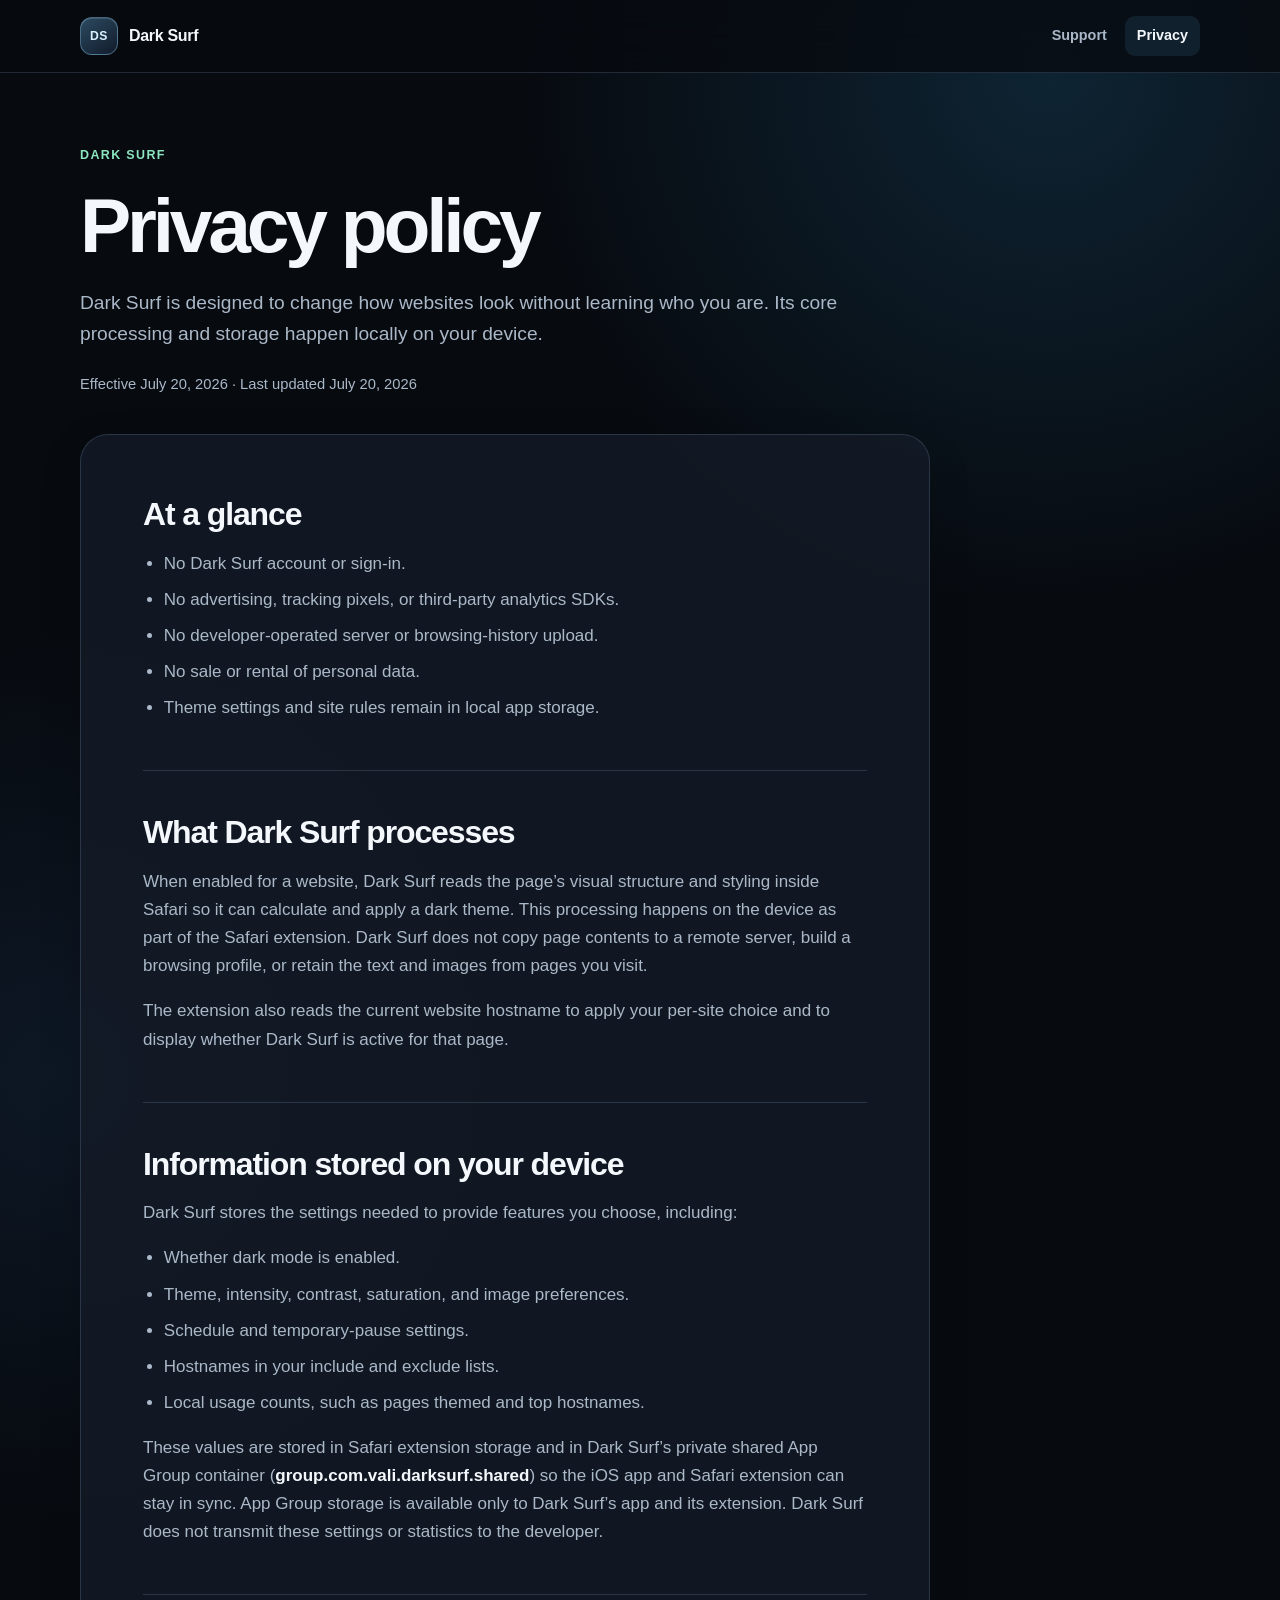
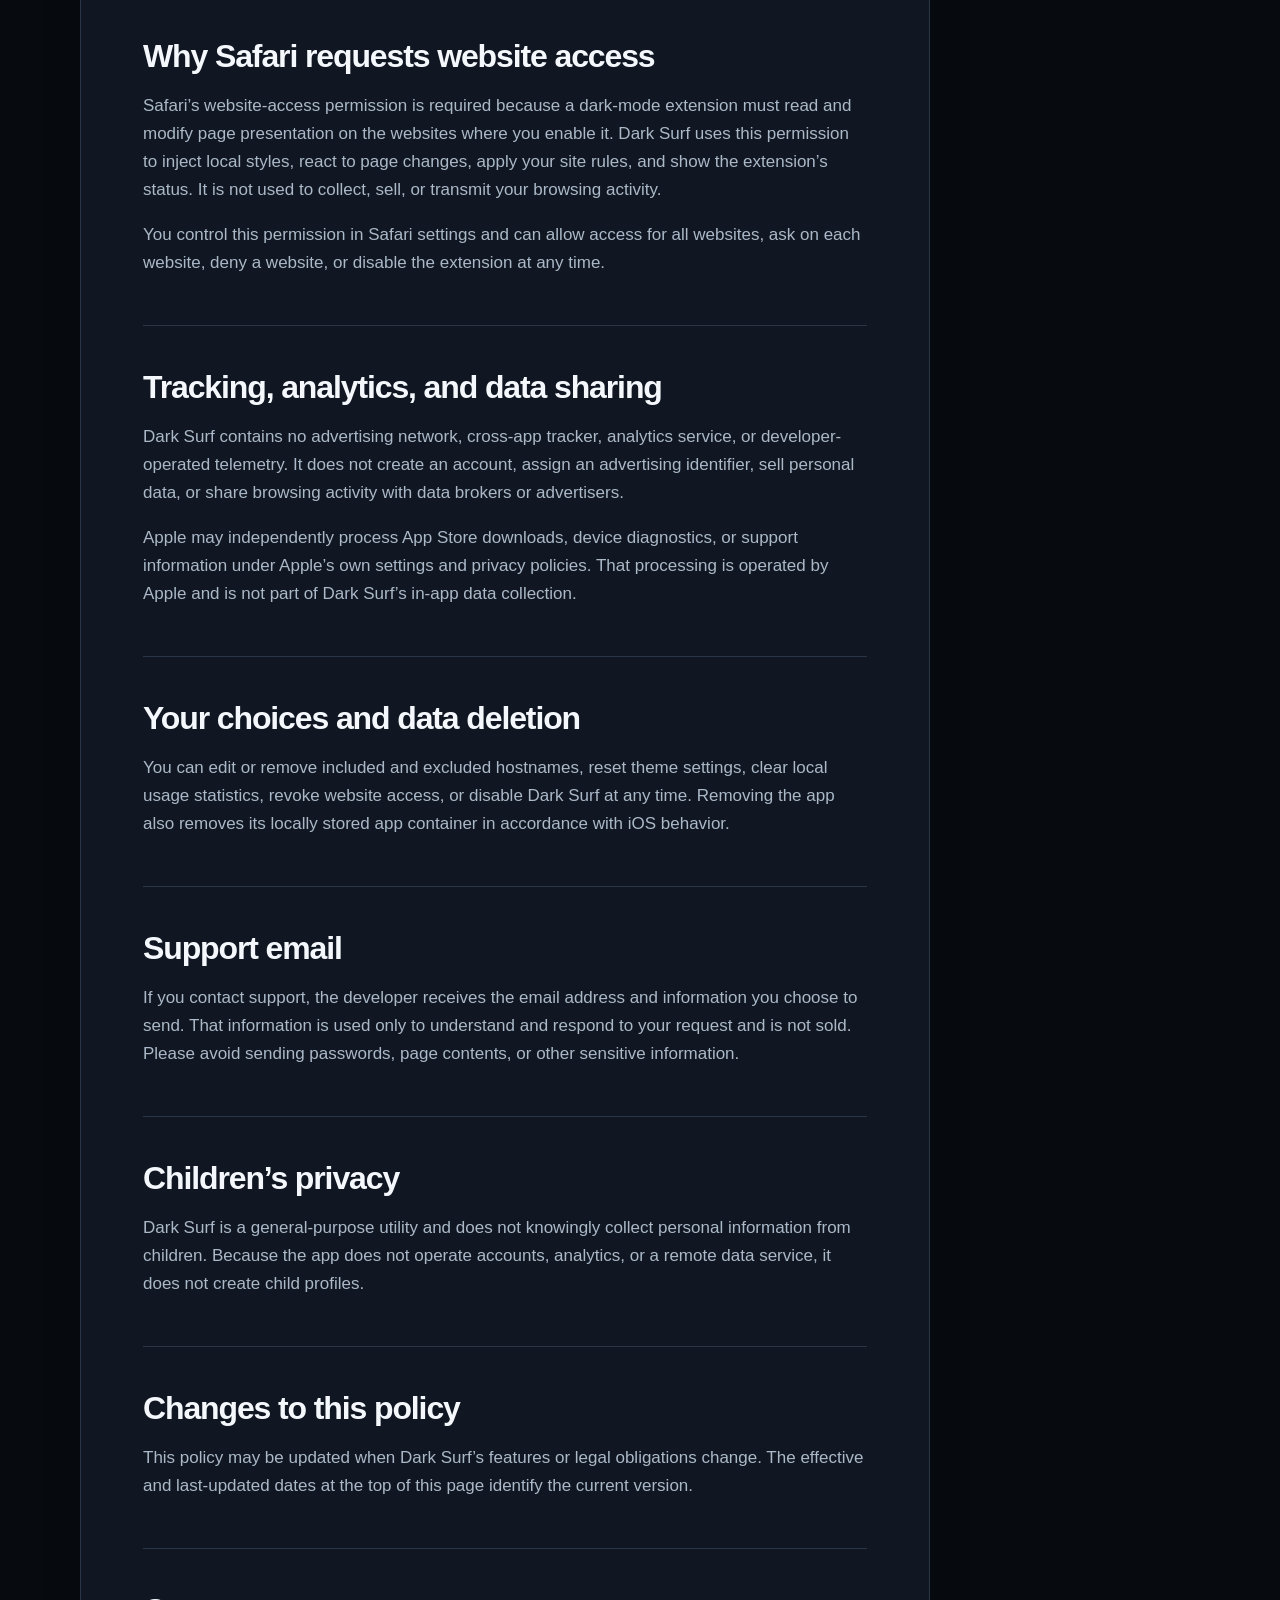
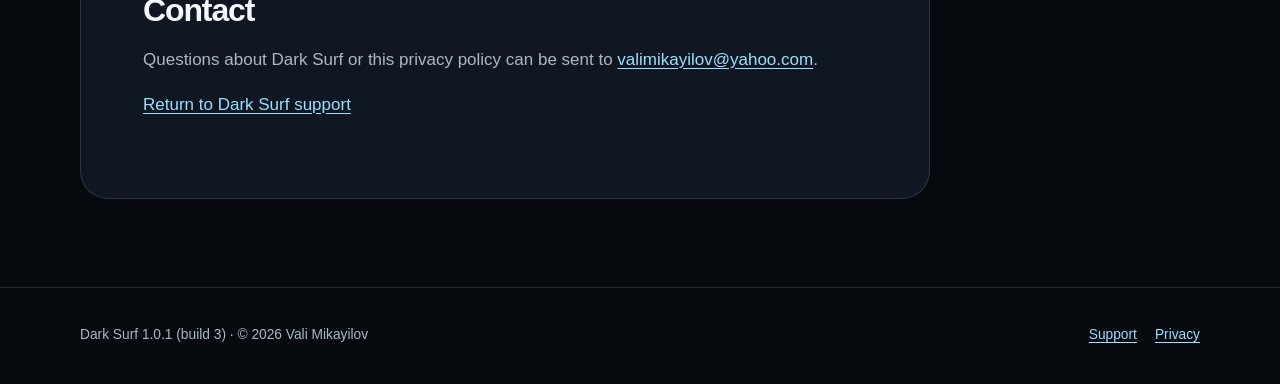
==== privacy/index.html @ 5539077b "Publish Dark Surf support and privacy policy" ====
<!doctype html>
<html lang="en">
  <head>
    <meta charset="utf-8">
    <meta name="viewport" content="width=device-width, initial-scale=1">
    <meta
      name="description"
      content="Privacy policy for Dark Surf, a Safari dark-mode extension for iPhone and iPad."
    >
    <meta name="theme-color" content="#070a0f">
    <title>Privacy Policy — Dark Surf</title>
    <link rel="stylesheet" href="../styles.css">
  </head>
  <body>
    <a class="skip-link" href="#main-content">Skip to content</a>

    <header class="site-header">
      <nav class="nav" aria-label="Primary navigation">
        <a class="brand" href="../" aria-label="Dark Surf support home">
          <span class="brand-mark" aria-hidden="true">DS</span>
          <span>Dark Surf</span>
        </a>
        <div class="nav-links">
          <a href="../">Support</a>
          <a href="./" aria-current="page">Privacy</a>
        </div>
      </nav>
    </header>

    <main id="main-content" class="page-shell">
      <header class="privacy-header">
        <p class="eyebrow">Dark Surf</p>
        <h1>Privacy policy</h1>
        <p class="lede">
          Dark Surf is designed to change how websites look without learning who
          you are. Its core processing and storage happen locally on your device.
        </p>
        <p class="policy-meta">
          Effective July 20, 2026 · Last updated July 20, 2026
        </p>
      </header>

      <article class="privacy-copy">
        <section aria-labelledby="summary-title">
          <h2 id="summary-title">At a glance</h2>
          <ul>
            <li>No Dark Surf account or sign-in.</li>
            <li>No advertising, tracking pixels, or third-party analytics SDKs.</li>
            <li>No developer-operated server or browsing-history upload.</li>
            <li>No sale or rental of personal data.</li>
            <li>Theme settings and site rules remain in local app storage.</li>
          </ul>
        </section>

        <section aria-labelledby="processing-title">
          <h2 id="processing-title">What Dark Surf processes</h2>
          <p>
            When enabled for a website, Dark Surf reads the page’s visual
            structure and styling inside Safari so it can calculate and apply a
            dark theme. This processing happens on the device as part of the
            Safari extension. Dark Surf does not copy page contents to a remote
            server, build a browsing profile, or retain the text and images from
            pages you visit.
          </p>
          <p>
            The extension also reads the current website hostname to apply your
            per-site choice and to display whether Dark Surf is active for that
            page.
          </p>
        </section>

        <section aria-labelledby="storage-title">
          <h2 id="storage-title">Information stored on your device</h2>
          <p>
            Dark Surf stores the settings needed to provide features you choose,
            including:
          </p>
          <ul>
            <li>Whether dark mode is enabled.</li>
            <li>Theme, intensity, contrast, saturation, and image preferences.</li>
            <li>Schedule and temporary-pause settings.</li>
            <li>Hostnames in your include and exclude lists.</li>
            <li>Local usage counts, such as pages themed and top hostnames.</li>
          </ul>
          <p>
            These values are stored in Safari extension storage and in Dark
            Surf’s private shared App Group container
            (<strong>group.com.vali.darksurf.shared</strong>) so the iOS app and
            Safari extension can stay in sync. App Group storage is available
            only to Dark Surf’s app and its extension. Dark Surf does not transmit
            these settings or statistics to the developer.
          </p>
        </section>

        <section aria-labelledby="access-title">
          <h2 id="access-title">Why Safari requests website access</h2>
          <p>
            Safari’s website-access permission is required because a dark-mode
            extension must read and modify page presentation on the websites
            where you enable it. Dark Surf uses this permission to inject local
            styles, react to page changes, apply your site rules, and show the
            extension’s status. It is not used to collect, sell, or transmit your
            browsing activity.
          </p>
          <p>
            You control this permission in Safari settings and can allow access
            for all websites, ask on each website, deny a website, or disable the
            extension at any time.
          </p>
        </section>

        <section aria-labelledby="collection-title">
          <h2 id="collection-title">Tracking, analytics, and data sharing</h2>
          <p>
            Dark Surf contains no advertising network, cross-app tracker,
            analytics service, or developer-operated telemetry. It does not
            create an account, assign an advertising identifier, sell personal
            data, or share browsing activity with data brokers or advertisers.
          </p>
          <p>
            Apple may independently process App Store downloads, device
            diagnostics, or support information under Apple’s own settings and
            privacy policies. That processing is operated by Apple and is not
            part of Dark Surf’s in-app data collection.
          </p>
        </section>

        <section aria-labelledby="control-title">
          <h2 id="control-title">Your choices and data deletion</h2>
          <p>
            You can edit or remove included and excluded hostnames, reset theme
            settings, clear local usage statistics, revoke website access, or
            disable Dark Surf at any time. Removing the app also removes its
            locally stored app container in accordance with iOS behavior.
          </p>
        </section>

        <section aria-labelledby="email-title">
          <h2 id="email-title">Support email</h2>
          <p>
            If you contact support, the developer receives the email address and
            information you choose to send. That information is used only to
            understand and respond to your request and is not sold. Please avoid
            sending passwords, page contents, or other sensitive information.
          </p>
        </section>

        <section aria-labelledby="children-title">
          <h2 id="children-title">Children’s privacy</h2>
          <p>
            Dark Surf is a general-purpose utility and does not knowingly collect
            personal information from children. Because the app does not operate
            accounts, analytics, or a remote data service, it does not create
            child profiles.
          </p>
        </section>

        <section aria-labelledby="changes-title">
          <h2 id="changes-title">Changes to this policy</h2>
          <p>
            This policy may be updated when Dark Surf’s features or legal
            obligations change. The effective and last-updated dates at the top
            of this page identify the current version.
          </p>
        </section>

        <section aria-labelledby="contact-title">
          <h2 id="contact-title">Contact</h2>
          <p>
            Questions about Dark Surf or this privacy policy can be sent to
            <a href="mailto:valimikayilov@yahoo.com">valimikayilov@yahoo.com</a>.
          </p>
          <p><a href="../">Return to Dark Surf support</a></p>
        </section>
      </article>
    </main>

    <footer class="site-footer">
      <div class="footer-content">
        <span>Dark Surf 1.0.1 (build 3) · © 2026 Vali Mikayilov</span>
        <div class="footer-links">
          <a href="../">Support</a>
          <a href="./">Privacy</a>
        </div>
      </div>
    </footer>
  </body>
</html>
---- styles.css ----
:root {
  color-scheme: dark;
  --background: #070a0f;
  --background-elevated: #0d121b;
  --surface: rgba(20, 28, 40, 0.82);
  --surface-strong: #151e2b;
  --border: rgba(153, 190, 224, 0.18);
  --text: #f4f8fc;
  --text-muted: #aab8c8;
  --accent: #65c7ff;
  --accent-strong: #9bdeff;
  --success: #8ce6c0;
  --shadow: 0 24px 80px rgba(0, 0, 0, 0.34);
  --radius-large: 28px;
  --radius-medium: 18px;
  --page-width: 1120px;
}

* {
  box-sizing: border-box;
}

html {
  scroll-behavior: smooth;
}

body {
  min-height: 100vh;
  margin: 0;
  background:
    radial-gradient(circle at 82% 2%, rgba(42, 139, 194, 0.2), transparent 34rem),
    radial-gradient(circle at 4% 30%, rgba(45, 94, 151, 0.16), transparent 28rem),
    var(--background);
  color: var(--text);
  font-family: Inter, ui-sans-serif, -apple-system, BlinkMacSystemFont, "Segoe UI", sans-serif;
  font-size: 17px;
  line-height: 1.65;
  text-rendering: optimizeLegibility;
}

a {
  color: var(--accent-strong);
  text-underline-offset: 0.2em;
}

a:hover {
  color: #d2f1ff;
}

a:focus-visible,
button:focus-visible,
summary:focus-visible {
  outline: 3px solid var(--accent);
  outline-offset: 4px;
  border-radius: 6px;
}

.skip-link {
  position: fixed;
  z-index: 100;
  top: 12px;
  left: 12px;
  padding: 10px 14px;
  border-radius: 10px;
  background: var(--text);
  color: var(--background);
  font-weight: 750;
  transform: translateY(-160%);
}

.skip-link:focus {
  transform: translateY(0);
}

.site-header {
  position: sticky;
  z-index: 20;
  top: 0;
  border-bottom: 1px solid var(--border);
  background: rgba(7, 10, 15, 0.76);
  backdrop-filter: blur(18px);
  -webkit-backdrop-filter: blur(18px);
}

.nav,
.page-shell {
  width: min(calc(100% - 40px), var(--page-width));
  margin-inline: auto;
}

.nav {
  display: flex;
  min-height: 72px;
  align-items: center;
  justify-content: space-between;
  gap: 24px;
}

.brand {
  display: inline-flex;
  align-items: center;
  gap: 11px;
  color: var(--text);
  font-size: 1rem;
  font-weight: 800;
  letter-spacing: -0.02em;
  text-decoration: none;
}

.brand-mark {
  display: grid;
  width: 38px;
  height: 38px;
  place-items: center;
  border: 1px solid rgba(154, 220, 255, 0.36);
  border-radius: 12px;
  background:
    linear-gradient(145deg, rgba(111, 206, 255, 0.25), rgba(17, 27, 43, 0.92)),
    var(--surface-strong);
  box-shadow: inset 0 1px 0 rgba(255, 255, 255, 0.12);
  color: #d8f3ff;
  font-size: 0.76rem;
  letter-spacing: 0.04em;
}

.nav-links {
  display: flex;
  align-items: center;
  gap: 6px;
}

.nav-links a {
  padding: 8px 12px;
  border-radius: 10px;
  color: var(--text-muted);
  font-size: 0.9rem;
  font-weight: 680;
  text-decoration: none;
}

.nav-links a:hover,
.nav-links a[aria-current="page"] {
  background: rgba(101, 199, 255, 0.1);
  color: var(--text);
}

.page-shell {
  padding-block: 72px 88px;
}

.hero {
  display: grid;
  min-height: 470px;
  align-items: center;
  padding: clamp(36px, 7vw, 78px);
  overflow: hidden;
  border: 1px solid var(--border);
  border-radius: var(--radius-large);
  background:
    linear-gradient(122deg, rgba(18, 29, 43, 0.98), rgba(12, 18, 28, 0.84)),
    var(--background-elevated);
  box-shadow: var(--shadow);
  position: relative;
}

.hero::after {
  position: absolute;
  top: -150px;
  right: -130px;
  width: 410px;
  height: 410px;
  border: 1px solid rgba(140, 222, 255, 0.12);
  border-radius: 50%;
  background: radial-gradient(circle, rgba(92, 198, 255, 0.16), transparent 66%);
  content: "";
}

.hero-content {
  position: relative;
  z-index: 1;
  max-width: 720px;
}

.eyebrow {
  margin: 0 0 16px;
  color: var(--success);
  font-size: 0.78rem;
  font-weight: 800;
  letter-spacing: 0.11em;
  text-transform: uppercase;
}

h1,
h2,
h3 {
  margin-top: 0;
  line-height: 1.12;
  text-wrap: balance;
}

h1 {
  max-width: 830px;
  margin-bottom: 20px;
  font-size: clamp(2.75rem, 7vw, 5.25rem);
  letter-spacing: -0.055em;
}

h2 {
  margin-bottom: 14px;
  font-size: clamp(1.75rem, 3.6vw, 2.55rem);
  letter-spacing: -0.035em;
}

h3 {
  margin-bottom: 10px;
  font-size: 1.08rem;
}

.hero-copy,
.section-intro,
.lede {
  color: var(--text-muted);
  font-size: clamp(1.04rem, 2vw, 1.2rem);
}

.hero-copy {
  max-width: 650px;
  margin: 0;
}

.actions {
  display: flex;
  flex-wrap: wrap;
  gap: 12px;
  margin-top: 30px;
}

.button {
  display: inline-flex;
  min-height: 48px;
  align-items: center;
  justify-content: center;
  padding: 11px 17px;
  border: 1px solid var(--border);
  border-radius: 13px;
  background: rgba(255, 255, 255, 0.035);
  color: var(--text);
  font-weight: 760;
  text-decoration: none;
}

.button.primary {
  border-color: transparent;
  background: var(--accent);
  color: #03121d;
}

.button:hover {
  border-color: rgba(154, 220, 255, 0.5);
  background: rgba(101, 199, 255, 0.1);
  color: var(--text);
}

.button.primary:hover {
  background: #9bdeff;
  color: #03121d;
}

.content-section {
  padding-top: 84px;
}

.section-heading {
  max-width: 720px;
  margin-bottom: 28px;
}

.section-intro {
  margin: 0;
}

.card-grid {
  display: grid;
  grid-template-columns: repeat(3, minmax(0, 1fr));
  gap: 16px;
}

.card,
.contact-card,
.privacy-copy {
  border: 1px solid var(--border);
  background: var(--surface);
  box-shadow: 0 14px 42px rgba(0, 0, 0, 0.16);
}

.card {
  min-height: 100%;
  padding: 24px;
  border-radius: var(--radius-medium);
}

.step-number {
  display: grid;
  width: 38px;
  height: 38px;
  margin-bottom: 20px;
  place-items: center;
  border: 1px solid rgba(101, 199, 255, 0.32);
  border-radius: 12px;
  background: rgba(101, 199, 255, 0.09);
  color: var(--accent-strong);
  font-size: 0.86rem;
  font-weight: 850;
}

.card p {
  margin: 0;
  color: var(--text-muted);
}

.note {
  margin-top: 22px;
  padding: 15px 18px;
  border-left: 3px solid var(--accent);
  border-radius: 0 12px 12px 0;
  background: rgba(101, 199, 255, 0.07);
  color: var(--text-muted);
}

.faq-list {
  display: grid;
  gap: 12px;
}

details {
  border: 1px solid var(--border);
  border-radius: 15px;
  background: rgba(17, 24, 35, 0.72);
}

summary {
  padding: 18px 21px;
  cursor: pointer;
  font-weight: 760;
}

details p {
  margin: 0;
  padding: 0 21px 20px;
  color: var(--text-muted);
}

.contact-card {
  display: flex;
  align-items: center;
  justify-content: space-between;
  gap: 28px;
  padding: clamp(28px, 5vw, 48px);
  border-radius: var(--radius-large);
}

.contact-card p {
  max-width: 680px;
  margin: 0;
  color: var(--text-muted);
}

.privacy-header {
  max-width: 850px;
  padding-bottom: 38px;
}

.privacy-header h1 {
  margin-bottom: 18px;
  font-size: clamp(2.65rem, 7vw, 4.8rem);
}

.policy-meta {
  margin: 22px 0 0;
  color: var(--text-muted);
  font-size: 0.92rem;
}

.privacy-copy {
  max-width: 850px;
  padding: clamp(28px, 6vw, 62px);
  border-radius: var(--radius-large);
}

.privacy-copy section + section {
  margin-top: 48px;
  padding-top: 44px;
  border-top: 1px solid var(--border);
}

.privacy-copy h2 {
  font-size: clamp(1.45rem, 3vw, 2rem);
}

.privacy-copy p,
.privacy-copy li {
  color: var(--text-muted);
}

.privacy-copy strong {
  color: var(--text);
}

.privacy-copy ul {
  padding-left: 1.3rem;
}

.privacy-copy li + li {
  margin-top: 8px;
}

.site-footer {
  border-top: 1px solid var(--border);
}

.footer-content {
  display: flex;
  width: min(calc(100% - 40px), var(--page-width));
  min-height: 96px;
  align-items: center;
  justify-content: space-between;
  gap: 20px;
  margin-inline: auto;
  color: var(--text-muted);
  font-size: 0.86rem;
}

.footer-links {
  display: flex;
  gap: 18px;
}

@media (max-width: 780px) {
  .page-shell {
    padding-top: 40px;
  }

  .hero {
    min-height: auto;
  }

  .card-grid {
    grid-template-columns: 1fr;
  }

  .contact-card,
  .footer-content {
    align-items: flex-start;
    flex-direction: column;
  }

  .footer-content {
    justify-content: center;
    padding-block: 24px;
  }
}

@media (max-width: 520px) {
  body {
    font-size: 16px;
  }

  .nav,
  .page-shell,
  .footer-content {
    width: min(calc(100% - 28px), var(--page-width));
  }

  .nav {
    min-height: 64px;
  }

  .nav-links a {
    padding: 8px;
    font-size: 0.82rem;
  }

  .hero {
    padding: 30px 23px;
    border-radius: 22px;
  }

  h1 {
    font-size: clamp(2.55rem, 15vw, 3.5rem);
  }

  .content-section {
    padding-top: 64px;
  }

  .contact-card {
    border-radius: 22px;
  }
}

@media (prefers-reduced-motion: reduce) {
  html {
    scroll-behavior: auto;
  }
}

@media print {
  :root {
    color-scheme: light;
  }

  body {
    background: #ffffff;
    color: #111827;
  }

  .site-header,
  .site-footer,
  .actions {
    display: none;
  }

  .page-shell {
    width: 100%;
    padding: 0;
  }

  .privacy-copy {
    max-width: none;
    padding: 0;
    border: 0;
    background: transparent;
    box-shadow: none;
  }

  .privacy-copy p,
  .privacy-copy li,
  .lede,
  .policy-meta {
    color: #374151;
  }
}
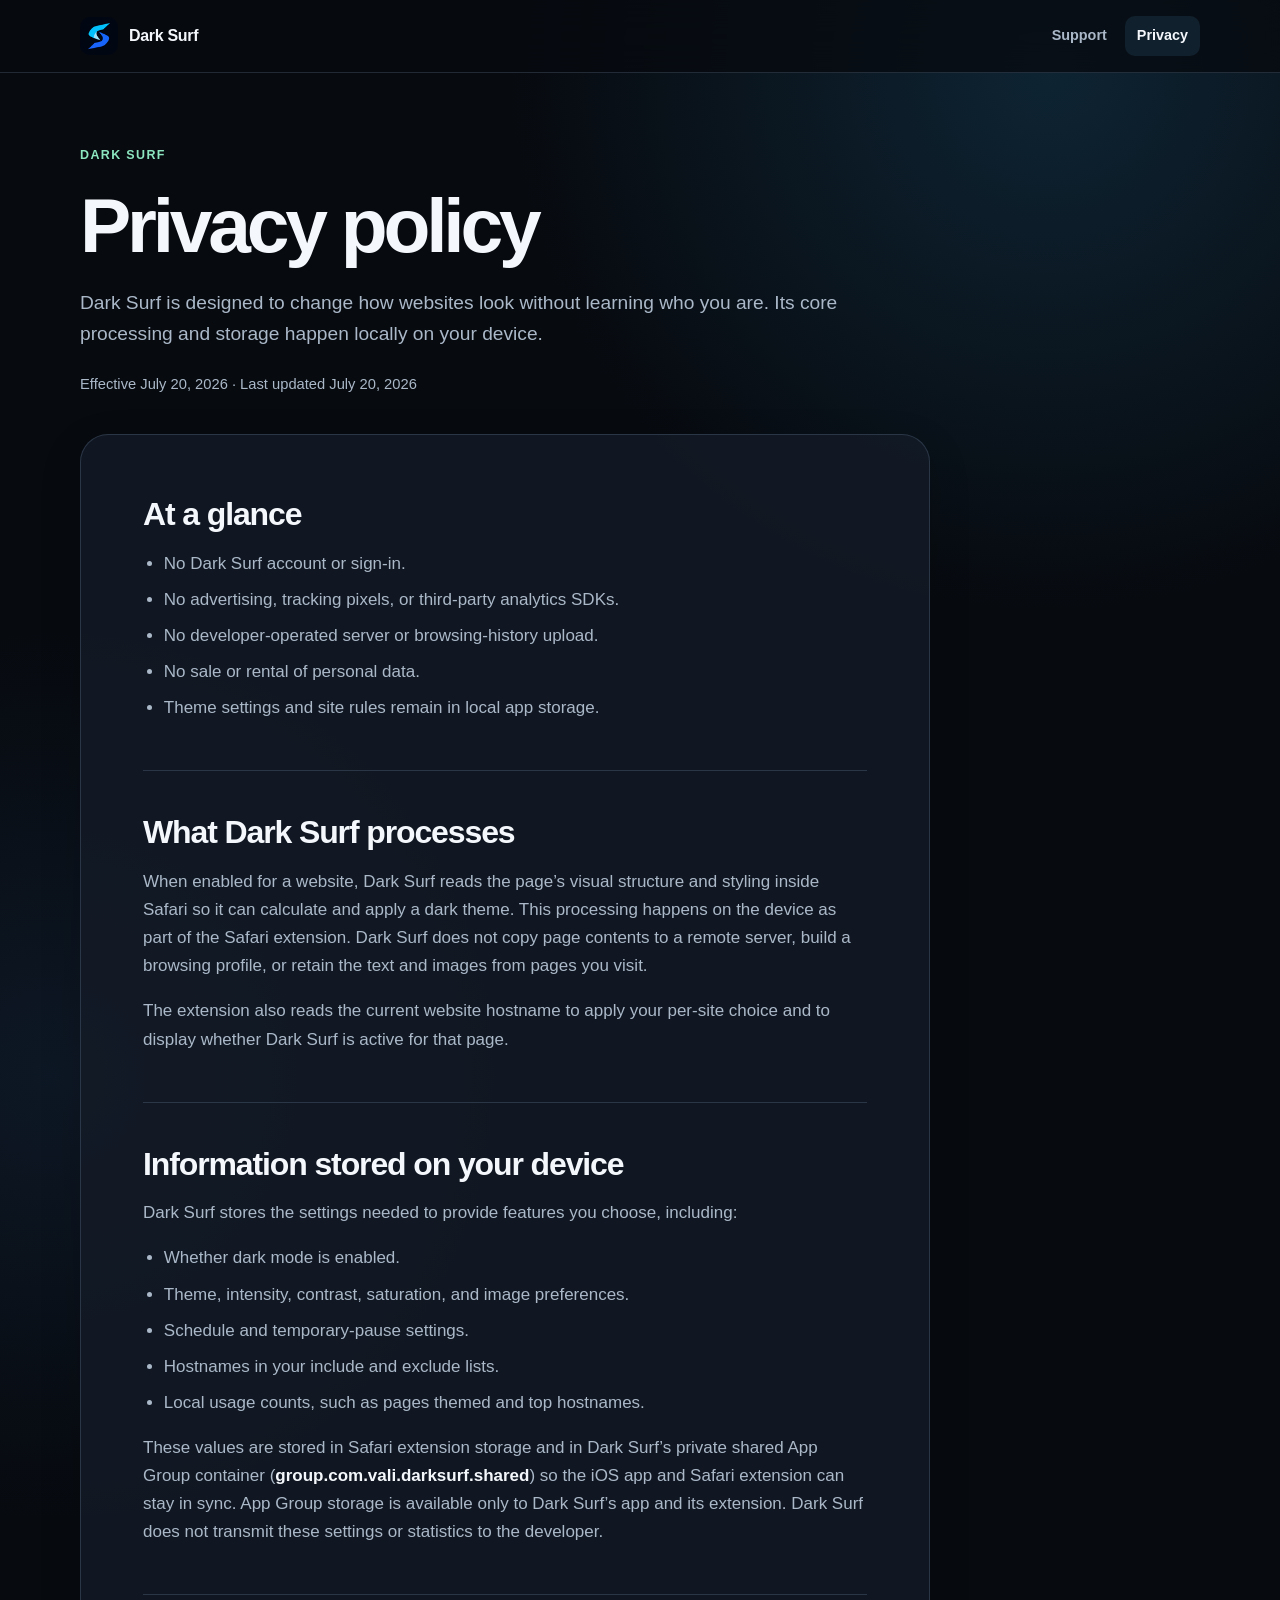
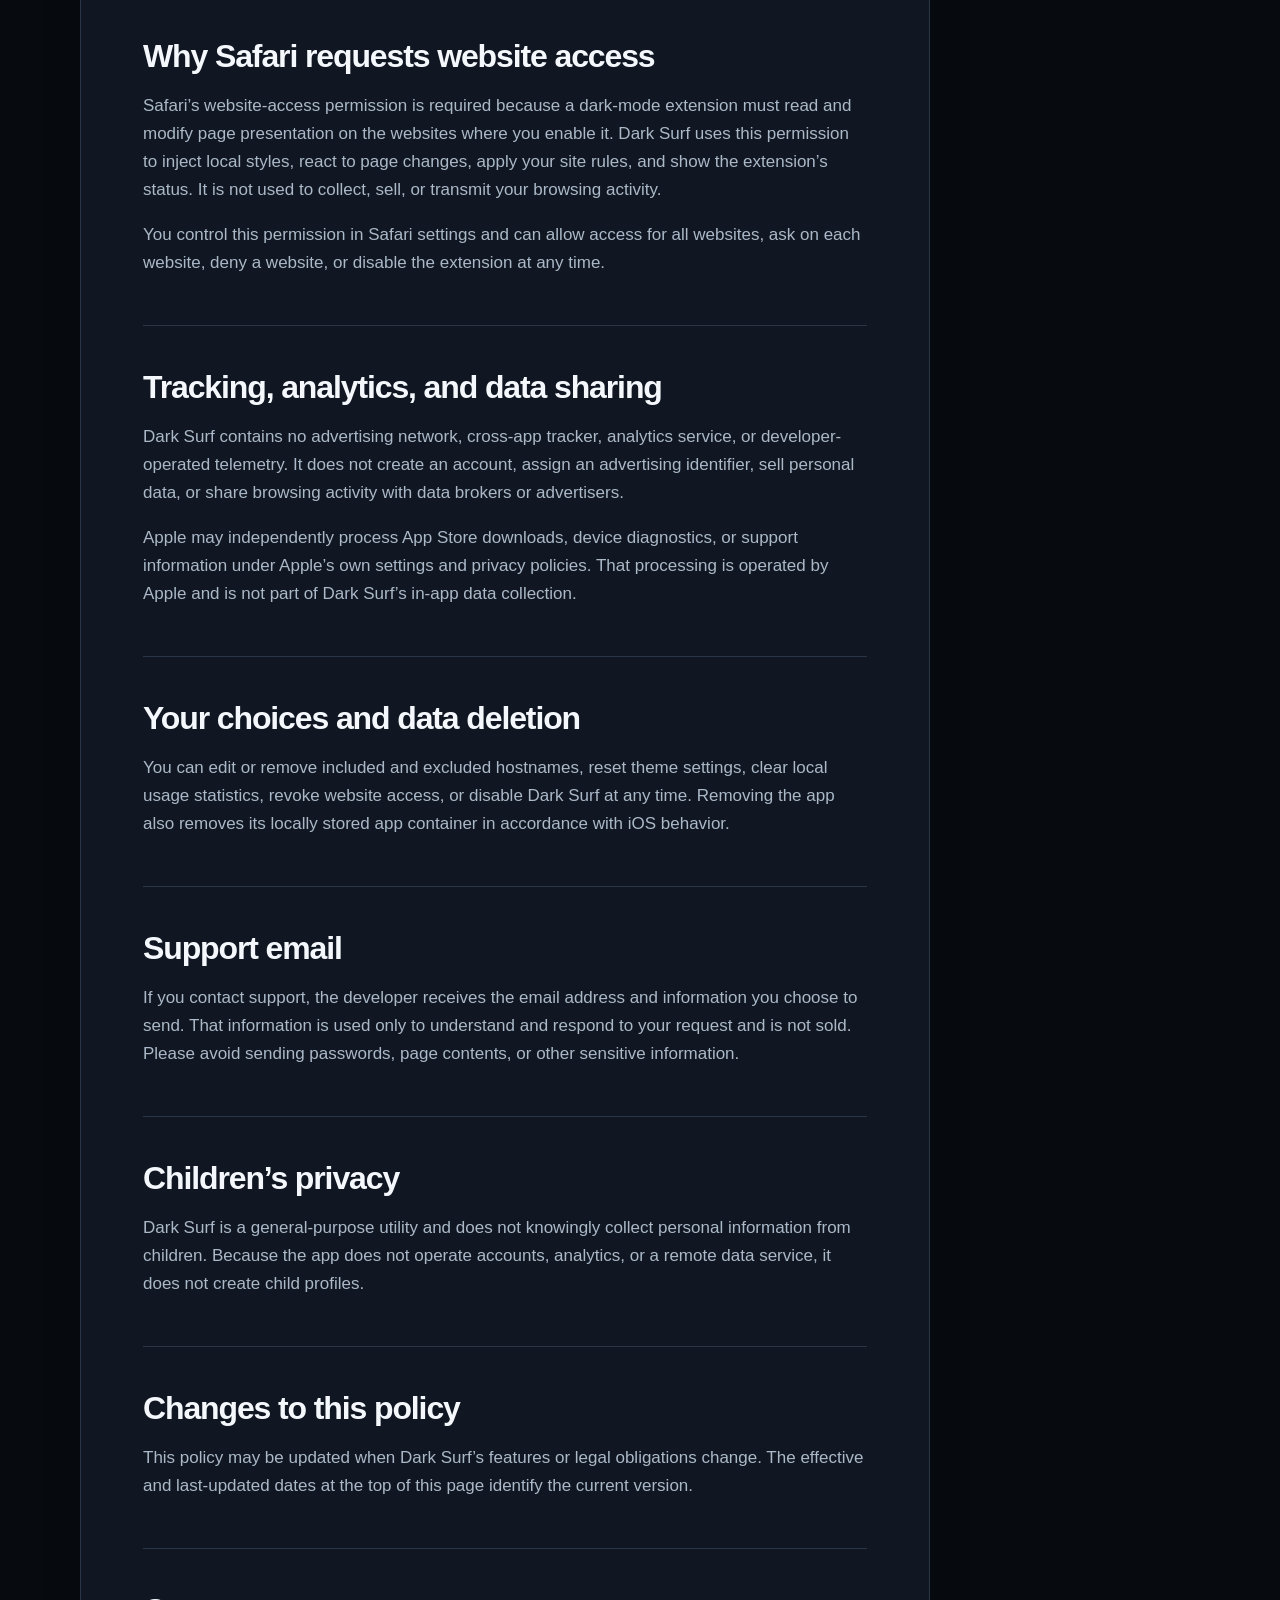
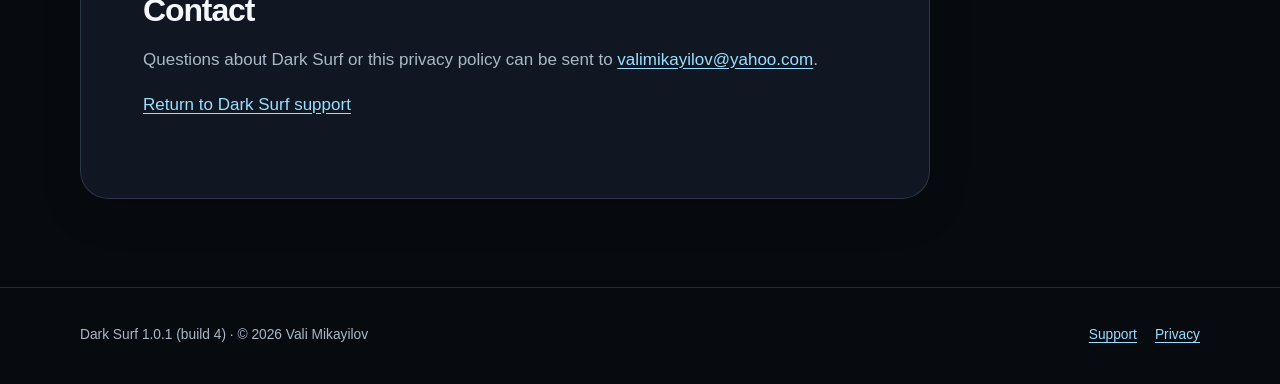
==== commit 69ab0070: "Refresh Dark Surf branding" ====
--- a/privacy/index.html
+++ b/privacy/index.html
@@ -9,6 +9,8 @@
     >
     <meta name="theme-color" content="#070a0f">
     <title>Privacy Policy — Dark Surf</title>
+    <link rel="icon" type="image/png" sizes="32x32" href="../favicon-32.png">
+    <link rel="apple-touch-icon" sizes="180x180" href="../apple-touch-icon.png">
     <link rel="stylesheet" href="../styles.css">
   </head>
   <body>
@@ -17,7 +19,13 @@
     <header class="site-header">
       <nav class="nav" aria-label="Primary navigation">
         <a class="brand" href="../" aria-label="Dark Surf support home">
-          <span class="brand-mark" aria-hidden="true">DS</span>
+          <img
+            class="brand-mark"
+            src="../assets/dark-surf-logo-64.png"
+            alt=""
+            width="38"
+            height="38"
+          >
           <span>Dark Surf</span>
         </a>
         <div class="nav-links">
@@ -177,7 +185,7 @@
 
     <footer class="site-footer">
       <div class="footer-content">
-        <span>Dark Surf 1.0.1 (build 3) · © 2026 Vali Mikayilov</span>
+        <span>Dark Surf 1.0.1 (build 4) · © 2026 Vali Mikayilov</span>
         <div class="footer-links">
           <a href="../">Support</a>
           <a href="./">Privacy</a>
--- a/styles.css
+++ b/styles.css
@@ -108,19 +108,13 @@
 }
 
 .brand-mark {
-  display: grid;
+  display: block;
   width: 38px;
   height: 38px;
-  place-items: center;
-  border: 1px solid rgba(154, 220, 255, 0.36);
-  border-radius: 12px;
-  background:
-    linear-gradient(145deg, rgba(111, 206, 255, 0.25), rgba(17, 27, 43, 0.92)),
-    var(--surface-strong);
-  box-shadow: inset 0 1px 0 rgba(255, 255, 255, 0.12);
-  color: #d8f3ff;
-  font-size: 0.76rem;
-  letter-spacing: 0.04em;
+  flex: 0 0 38px;
+  border-radius: 10px;
+  object-fit: cover;
+  image-rendering: auto;
 }
 
 .nav-links {
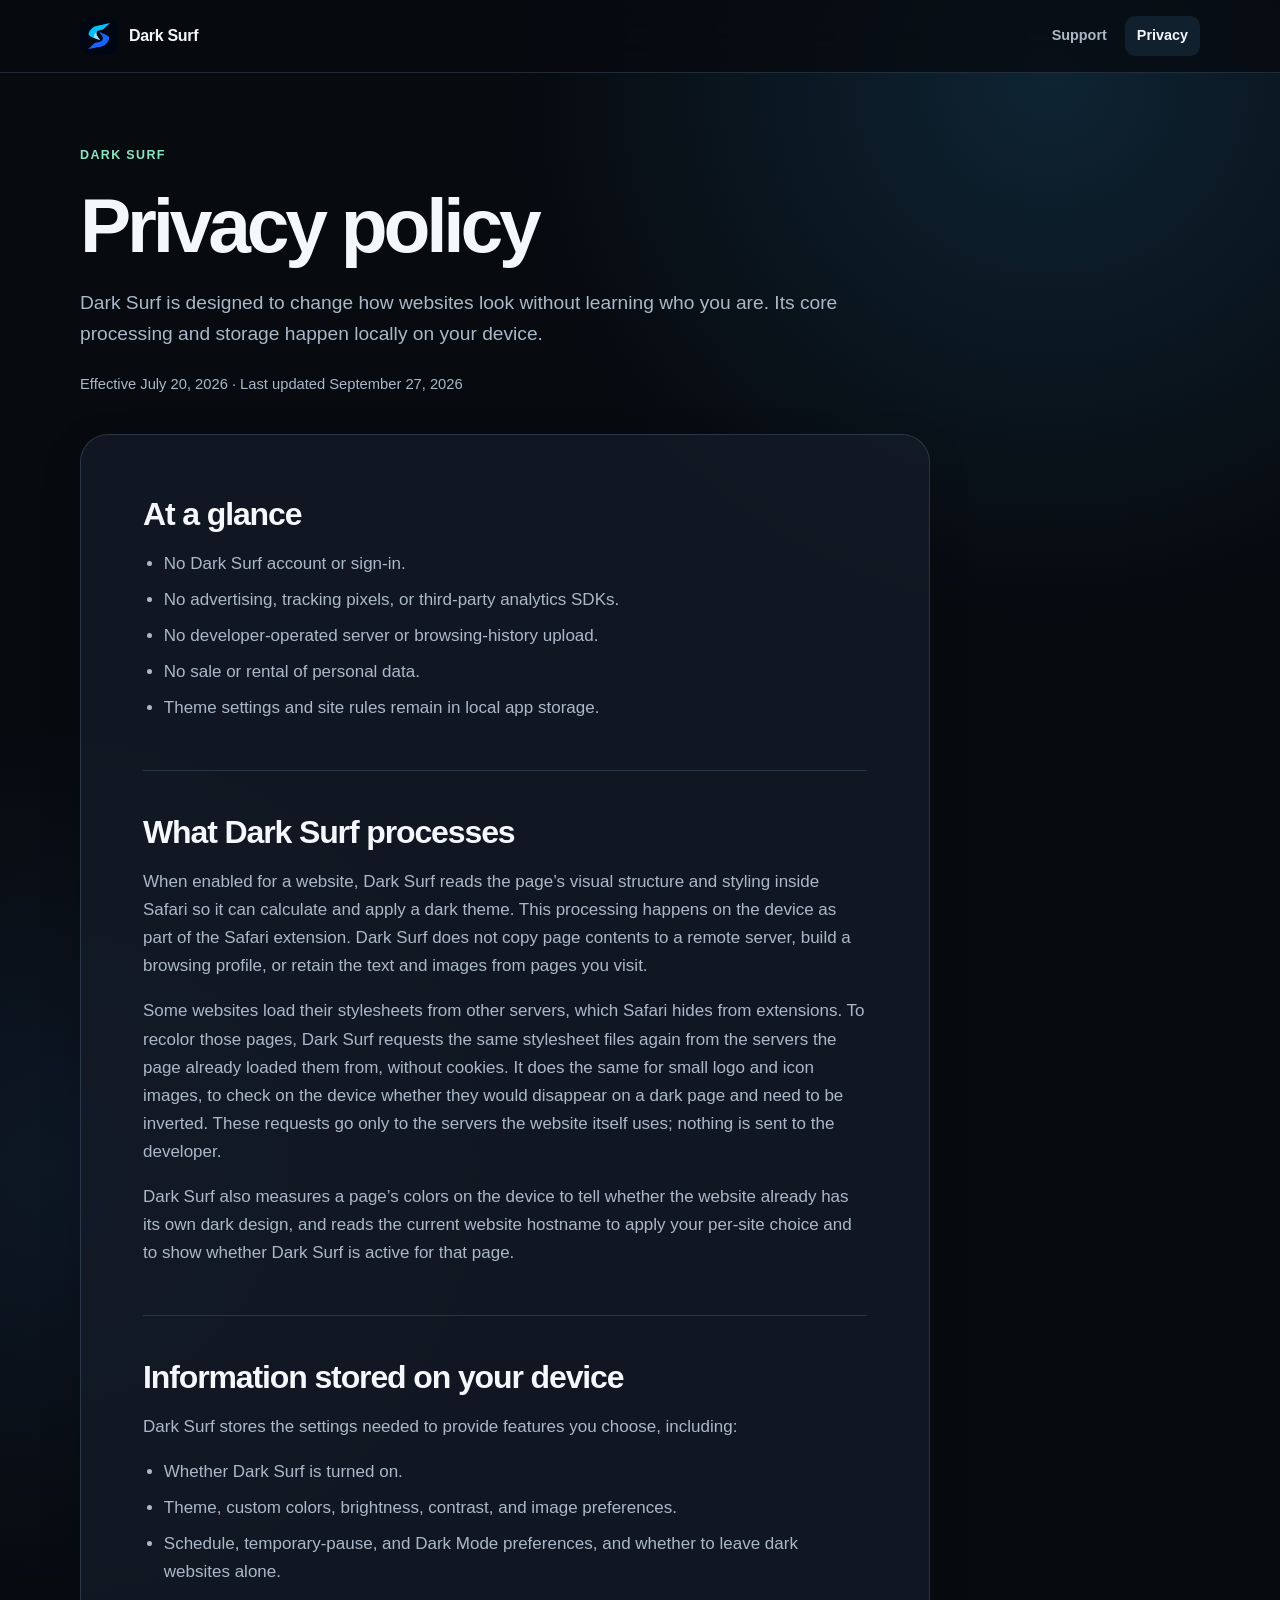
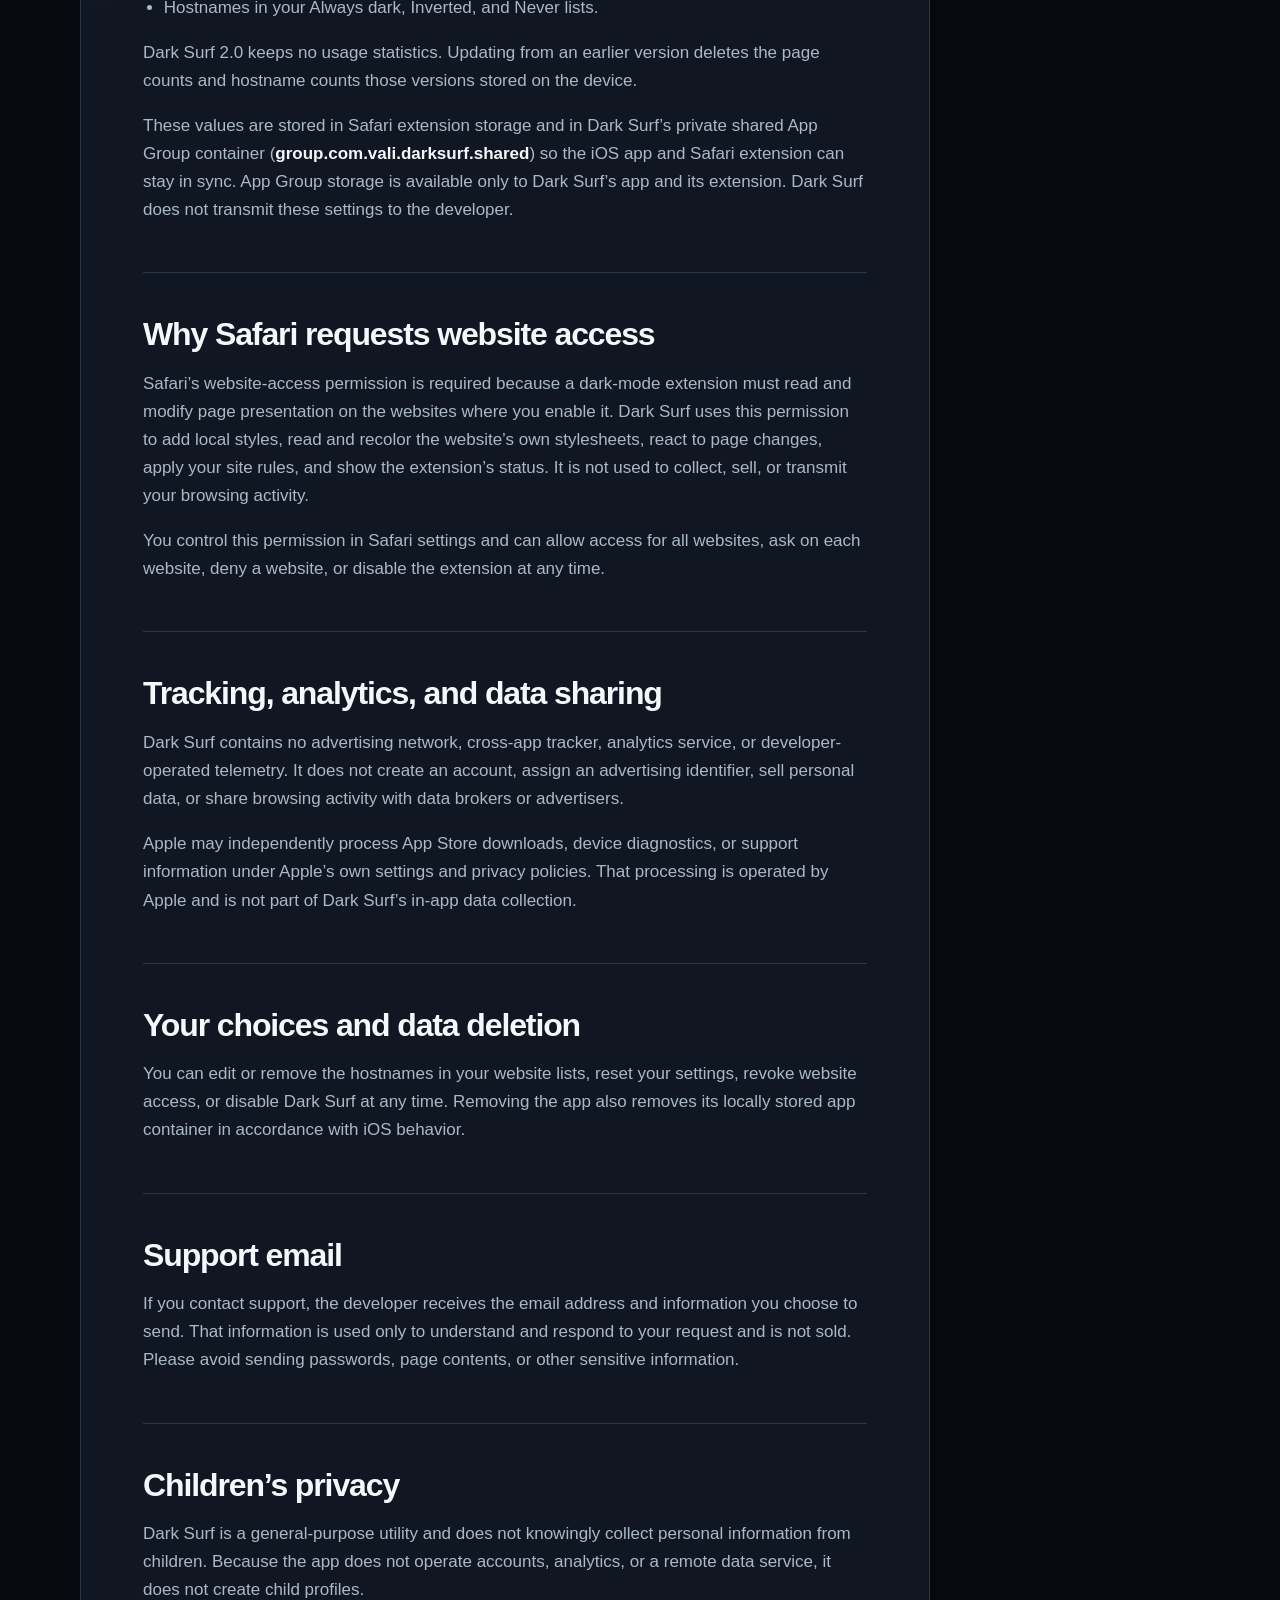
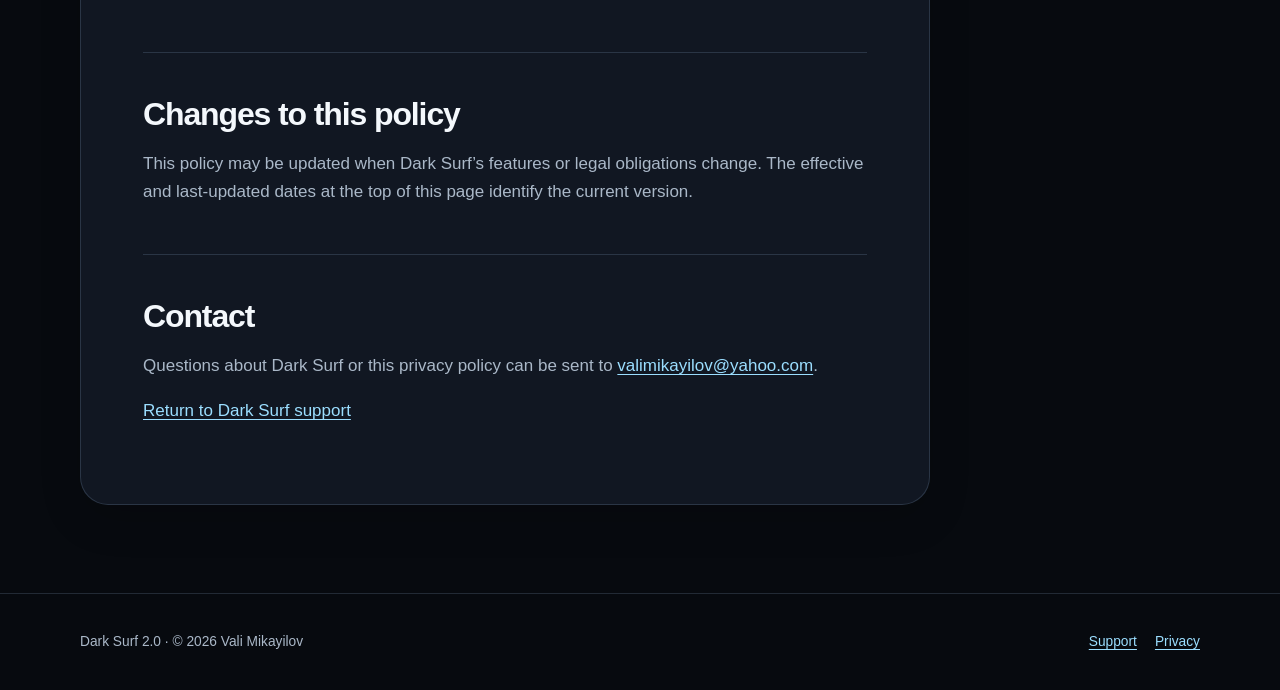
==== commit a23850cd: "Update support and privacy pages for Dark Surf 2.0 The privacy policy now says 2.0 keeps no usage st" ====
--- a/privacy/index.html
+++ b/privacy/index.html
@@ -44,7 +44,7 @@
           you are. Its core processing and storage happen locally on your device.
         </p>
         <p class="policy-meta">
-          Effective July 20, 2026 · Last updated July 20, 2026
+          Effective July 20, 2026 · Last updated September 27, 2026
         </p>
       </header>
 
@@ -71,9 +71,19 @@
             pages you visit.
           </p>
           <p>
-            The extension also reads the current website hostname to apply your
-            per-site choice and to display whether Dark Surf is active for that
-            page.
+            Some websites load their stylesheets from other servers, which Safari
+            hides from extensions. To recolor those pages, Dark Surf requests the
+            same stylesheet files again from the servers the page already loaded
+            them from, without cookies. It does the same for small logo and icon
+            images, to check on the device whether they would disappear on a dark
+            page and need to be inverted. These requests go only to the servers
+            the website itself uses; nothing is sent to the developer.
+          </p>
+          <p>
+            Dark Surf also measures a page’s colors on the device to tell whether
+            the website already has its own dark design, and reads the current
+            website hostname to apply your per-site choice and to show whether
+            Dark Surf is active for that page.
           </p>
         </section>
 
@@ -84,19 +94,24 @@
             including:
           </p>
           <ul>
-            <li>Whether dark mode is enabled.</li>
-            <li>Theme, intensity, contrast, saturation, and image preferences.</li>
-            <li>Schedule and temporary-pause settings.</li>
-            <li>Hostnames in your include and exclude lists.</li>
-            <li>Local usage counts, such as pages themed and top hostnames.</li>
+            <li>Whether Dark Surf is turned on.</li>
+            <li>Theme, custom colors, brightness, contrast, and image preferences.</li>
+            <li>Schedule, temporary-pause, and Dark Mode preferences, and whether
+              to leave dark websites alone.</li>
+            <li>Hostnames in your Always dark, Inverted, and Never lists.</li>
           </ul>
+          <p>
+            Dark Surf 2.0 keeps no usage statistics. Updating from an earlier
+            version deletes the page counts and hostname counts those versions
+            stored on the device.
+          </p>
           <p>
             These values are stored in Safari extension storage and in Dark
             Surf’s private shared App Group container
             (<strong>group.com.vali.darksurf.shared</strong>) so the iOS app and
             Safari extension can stay in sync. App Group storage is available
             only to Dark Surf’s app and its extension. Dark Surf does not transmit
-            these settings or statistics to the developer.
+            these settings to the developer.
           </p>
         </section>
 
@@ -105,10 +120,10 @@
           <p>
             Safari’s website-access permission is required because a dark-mode
             extension must read and modify page presentation on the websites
-            where you enable it. Dark Surf uses this permission to inject local
-            styles, react to page changes, apply your site rules, and show the
-            extension’s status. It is not used to collect, sell, or transmit your
-            browsing activity.
+            where you enable it. Dark Surf uses this permission to add local
+            styles, read and recolor the website’s own stylesheets, react to page
+            changes, apply your site rules, and show the extension’s status. It is
+            not used to collect, sell, or transmit your browsing activity.
           </p>
           <p>
             You control this permission in Safari settings and can allow access
@@ -136,8 +151,8 @@
         <section aria-labelledby="control-title">
           <h2 id="control-title">Your choices and data deletion</h2>
           <p>
-            You can edit or remove included and excluded hostnames, reset theme
-            settings, clear local usage statistics, revoke website access, or
+            You can edit or remove the hostnames in your website lists, reset
+            your settings, revoke website access, or
             disable Dark Surf at any time. Removing the app also removes its
             locally stored app container in accordance with iOS behavior.
           </p>
@@ -185,7 +200,7 @@
 
     <footer class="site-footer">
       <div class="footer-content">
-        <span>Dark Surf 1.0.1 (build 4) · © 2026 Vali Mikayilov</span>
+        <span>Dark Surf 2.0 · © 2026 Vali Mikayilov</span>
         <div class="footer-links">
           <a href="../">Support</a>
           <a href="./">Privacy</a>
